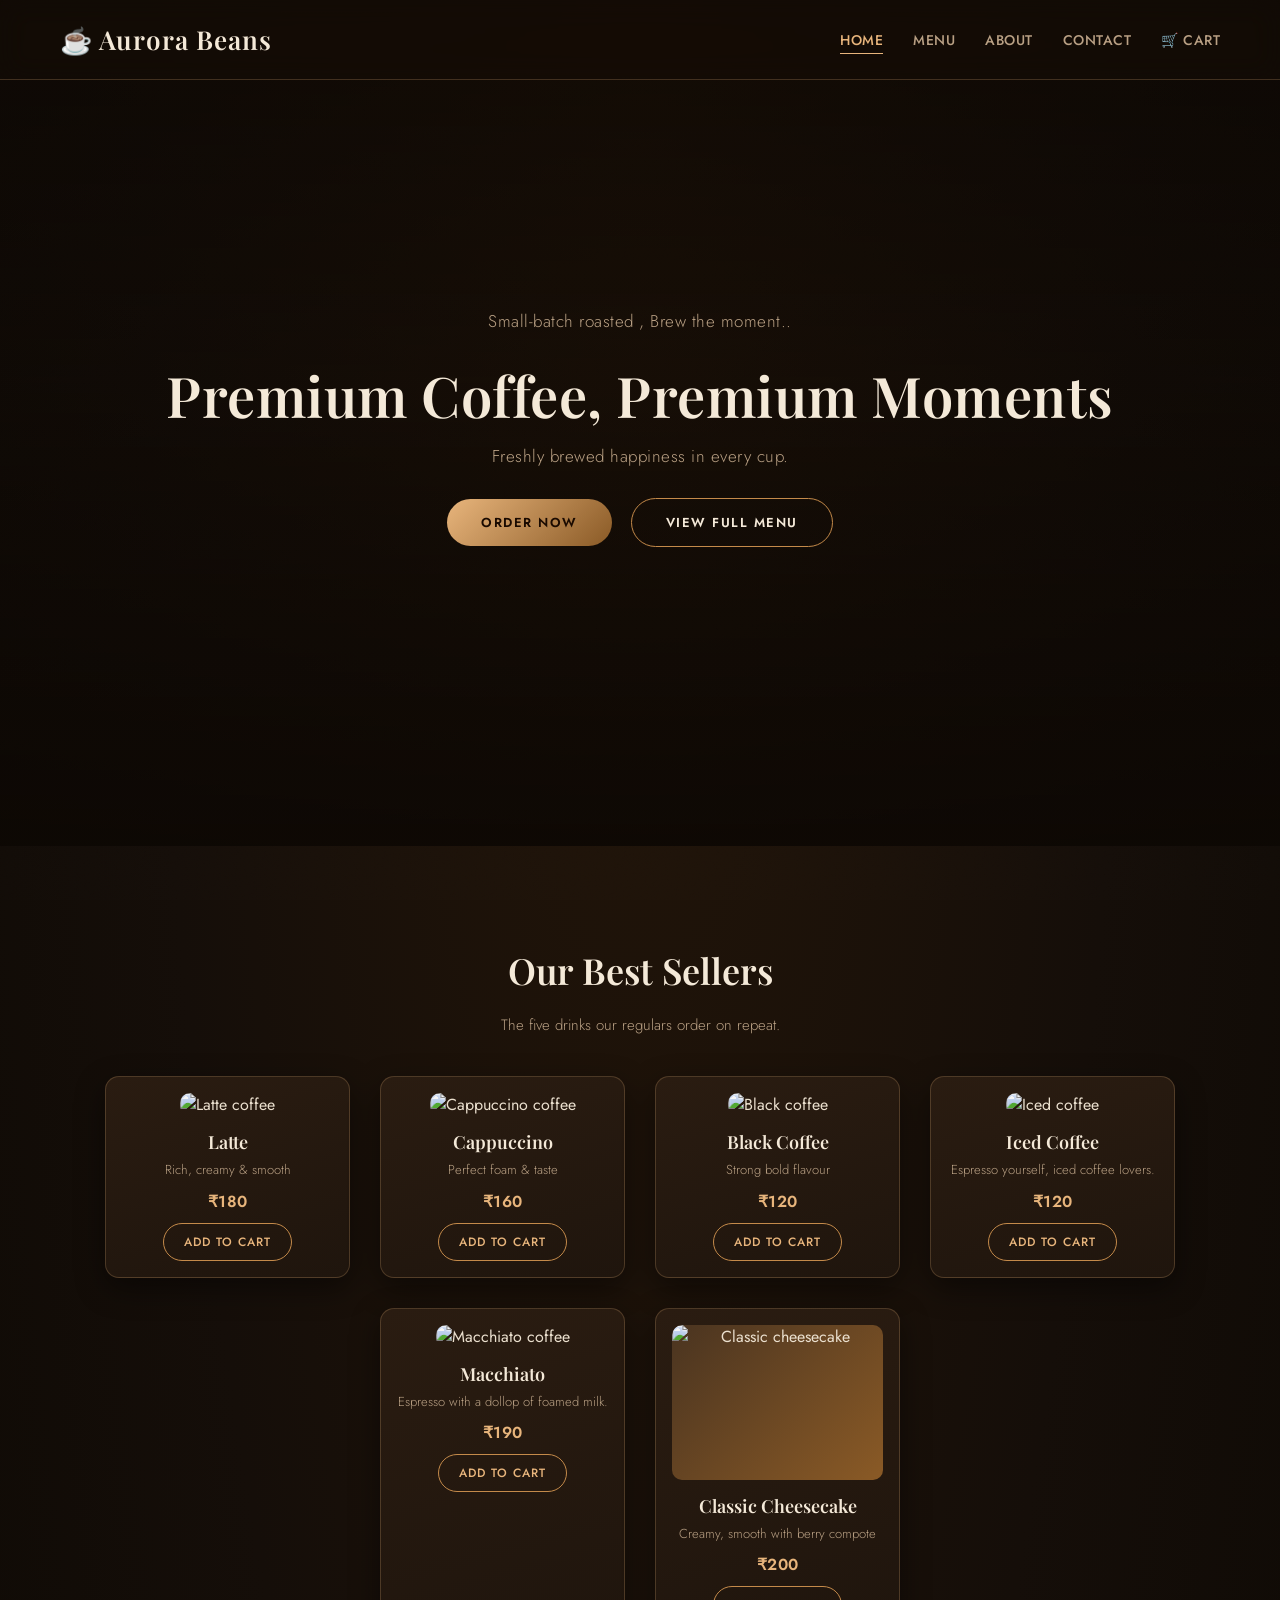
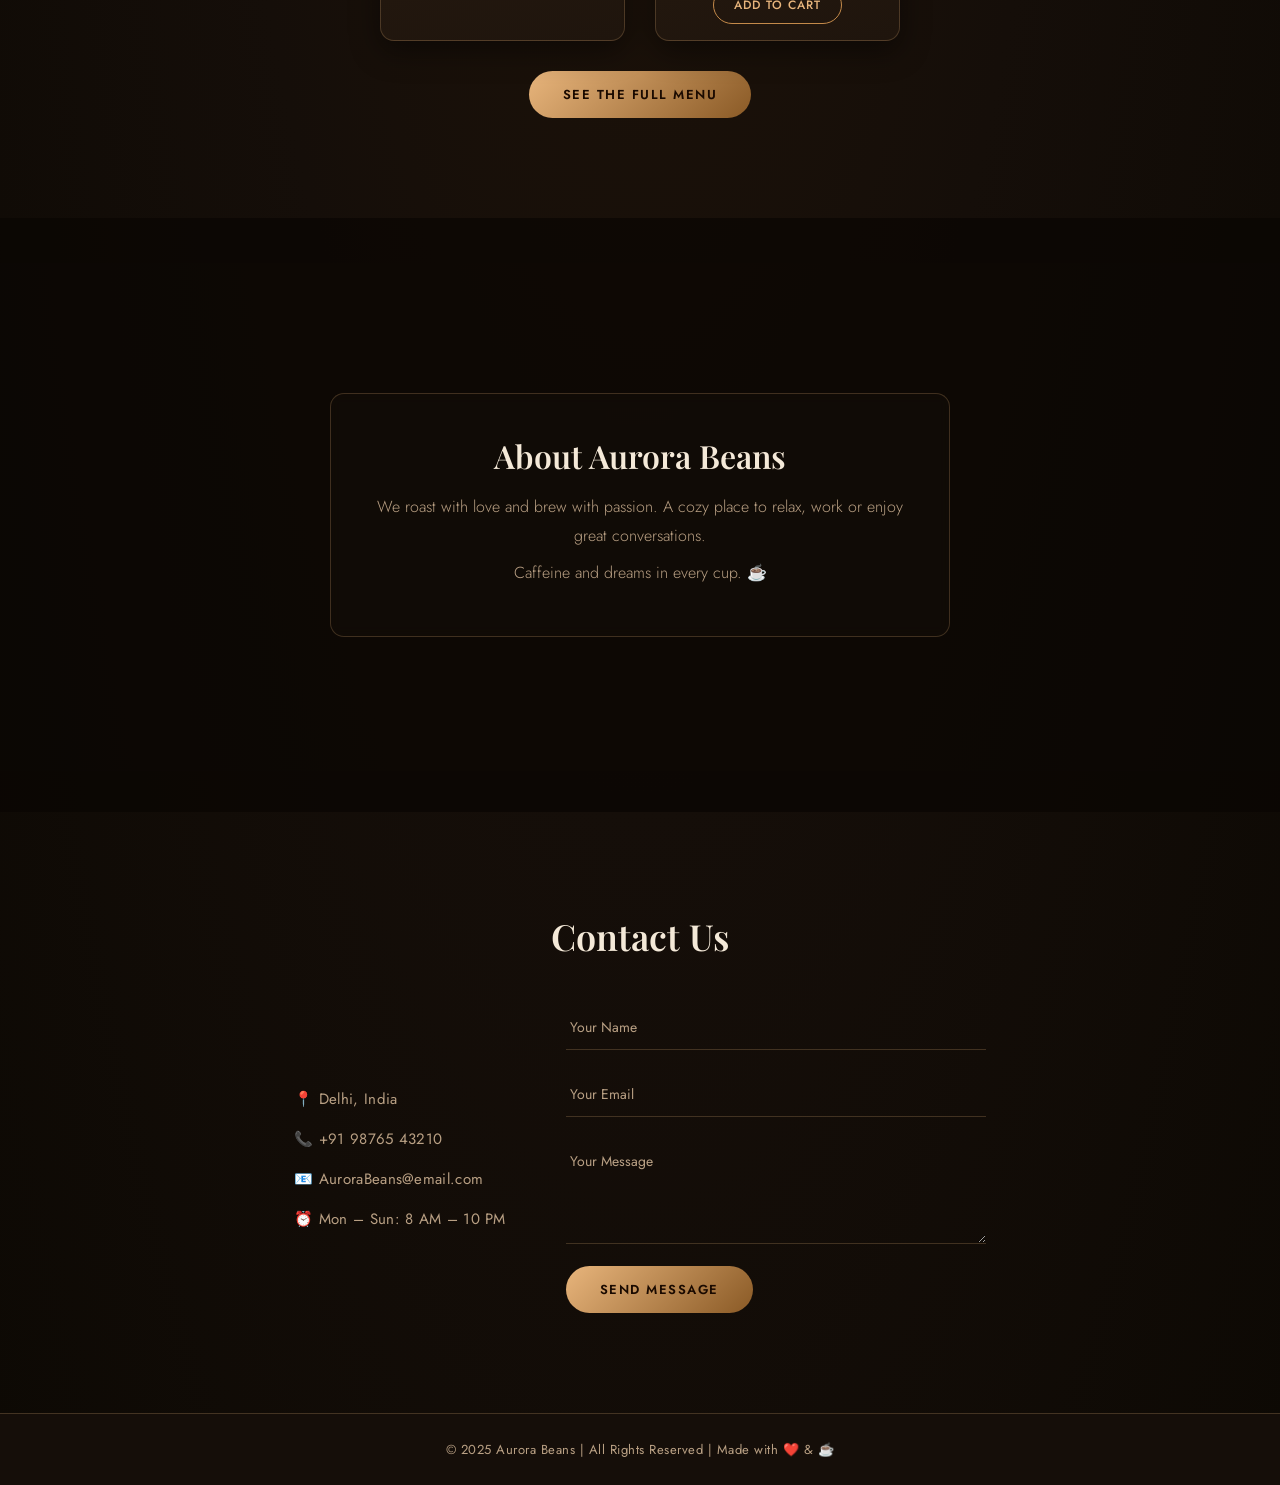
==== index.html @ a490cf62 "Rename index5.html to index.html" ====
<!DOCTYPE html>
<html lang="en">

<head>
    <meta charset="UTF-8">
    <meta name="viewport" content="width=device-width, initial-scale=1.0">
    <meta name="description" content="Aurora Beans - premium coffee brewed with passion. Order lattes, cappuccinos, black coffee, iced coffee and more online.">
    <title>Aurora Beans – Premium Coffee</title>
    <link rel="stylesheet" href="style5.css">
</head>

<body>

    <!-- NAVBAR -->
    <header>
        <nav class="navbar">
            <h1 class="logo">☕ Aurora Beans</h1>
            <ul>
                <li><a href="#home" class="active" id="nav-home">Home</a></li>
                <li><a href="menu5.html" id="nav-menu">Menu</a></li>
                <li><a href="#about" id="nav-about">About</a></li>
                <li><a href="#contact" id="nav-contact">Contact</a></li>
                <li><a href="checkout.html"cart-btn" id="nav-cart">🛒 Cart <span id="cart-count" class="cart-count hidden">0</span></a></li>
            </ul>
        </nav>
    </header>

    <!-- HERO SECTION -->
    <section id="home" class="hero parallax">
        <div class="hero-text fade">
            <p class="kicker">Small-batch roasted , Brew the moment..</p>
            <h2>Premium Coffee, Premium Moments</h2>
            <p>Freshly brewed happiness in every cup.</p>
            <a href="#bestsellers" class="btn" id="hero-order-btn">Order Now</a>
            <a href="menu5.html" class="btn btn-outline" id="hero-menu-btn" style="margin-left:14px;">View Full Menu</a>
        </div>
    </section>

    <!-- BEST SELLERS SECTION -->
    <section id="bestsellers" class="menu-section">
        <h2 class="heading scroll-fade">Our Best Sellers</h2>
        <p class="section-intro scroll-fade">The five drinks our regulars order on repeat.</p>

        <div class="menu-box">

            <div class="card zoom scroll-fade">
                <img src="./pictures/pexels-chevanon-312418......jpg" alt="Latte coffee">
                <h3>Latte</h3>
                <p>Rich, creamy &amp; smooth</p>
                <span>&#x20B9;180</span>
                <a href="checkout.html" class="add" id="add-latte" data-id="latte" data-name="Latte" data-price="180">Add to Cart</a>
            </div>

            <div class="card zoom scroll-fade">
                <img src="./pictures/premium_photo-1670445287762-372300cdcb77%20cappp.jpg" alt="Cappuccino coffee">
                <h3>Cappuccino</h3>
                <p>Perfect foam &amp; taste</p>
                <span>&#x20B9;160</span>
                <a href="checkout.html" class="add" id="add-cappuccino" data-id="cappuccino" data-name="Cappuccino" data-price="160">Add to Cart</a>
            </div>

            <div class="card zoom scroll-fade">
                <img src="./pictures/premium_photo-1723559972702-2659e41dbb5b%20black.jpg" alt="Black coffee">
                <h3>Black Coffee</h3>
                <p>Strong bold flavour</p>
                <span>&#x20B9;120</span>
                <a href="checkout.html" class="add" id="add-black" data-id="black" data-name="Black Coffee" data-price="120">Add to Cart</a>
            </div>

            <div class="card zoom scroll-fade">
                <img src="./pictures/SBX_2025_Crema_Collection_Frothed_Coffee_CAH_Recipe_Gradient_Image.avif" alt="Iced coffee">
                <h3>Iced Coffee</h3>
                <p>Espresso yourself, iced coffee lovers.</p>
                <span>&#x20B9;120</span>
                <a href="checkout.html" class="add" id="add-iced" data-id="iced" data-name="Iced Coffee" data-price="120">Add to Cart</a>
            </div>

            <div class="card zoom scroll-fade">
                <img src="./pictures/Espresso-Macchiato-What-it-is-how-to-make-it-how-it-tastes.jpg" alt="Macchiato coffee">
                <h3>Macchiato</h3>
                <p>Espresso with a dollop of foamed milk.</p>
                <span>&#x20B9;190</span>
                <a href="checkout.html" class="add" id="add-macchiato" data-id="macchiato" data-name="Macchiato" data-price="190">Add to Cart</a>
            </div>
            
             <div class="card zoom scroll-fade">
                    <div class="food-img cheesecake">
                        <img src="./pictures/AR-155222-philadelphia-classic-cheesecake-4x3-hero-5e8c2187a57a4016b5934058ad7d9b5e.jpg" alt="Classic cheesecake">
                    </div>
                    <h3>Classic Cheesecake</h3>
                    <p>Creamy, smooth with berry compote</p>
                    <span>&#x20B9;200</span>
                    <a href="checkout.html" class="add" id="add-cheesecake" data-id="cheesecake" data-name="Classic Cheesecake" data-price="200">Add to Cart</a>
                </div>

        </div>

        <div style="text-align:center; margin-top:30px;">
            <a href="menu5.html" class="btn" id="view-full-menu-btn">See the full menu</a>
        </div>
    </section>


    <!-- ABOUT SECTION -->
    <section id="about" class="about parallax2">
        <div class="about-text scroll-fade">
            <h2>About Aurora Beans</h2>
            <p>We roast with love and brew with passion. A cozy place to relax, work or enjoy great conversations.</p>
            <p>Caffeine and dreams in every cup. ☕</p>
        </div>
    </section>


    <!-- CONTACT SECTION -->
    <section id="contact" class="contact">
        <h2 class="heading scroll-fade">Contact Us</h2>

        <div class="contact-wrapper">
            <!-- Info -->
            <div class="contact-info scroll-fade">
                <p>📍 Delhi, India</p>
                <p>📞 +91 98765 43210</p>
                <p>📧 AuroraBeans@email.com</p>
                <p>⏰ Mon – Sun: 8 AM – 10 PM</p>
            </div>

            <!-- Form -->
            <form class="contact-form scroll-fade" id="contact-form">
                <input type="text" id="contact-name" placeholder="Your Name" required>
                <input type="email" id="contact-email" placeholder="Your Email" required>
                <textarea id="contact-message" rows="4" placeholder="Your Message" required></textarea>
                <button type="submit" class="btn" id="contact-submit-btn">Send Message</button>
            </form>
        </div>
    </section>

    <!-- FOOTER -->
    <footer>
        <p>© 2025 Aurora Beans  | All Rights Reserved | Made with ❤️ &amp; ☕</p>
    </footer>

    <script src="script.js"></script>

</body>

</html>
---- style5.css ----
@import url('https://fonts.googleapis.com/css2?family=Playfair+Display:ital,wght@0,500;0,600;0,700;1,500&family=Jost:wght@300;400;500;600&display=swap');



:root {
    --espresso-black: #150e09;
    --espresso: #1f150d;
    --espresso-alt: #2a1c11;
    --copper: #c48a4a;
    --copper-light: #e8b57c;
    --copper-deep: #8a5a26;
    --cream: #f4e9d8;
    --muted: #b9a084;
    --line: rgba(232, 181, 124, 0.22);
    --shadow-soft: 0 10px 30px rgba(0, 0, 0, 0.45);
    --shadow-lift: 0 18px 40px rgba(0, 0, 0, 0.55);
    --radius: 14px;
}

* {
    margin: 0;
    padding: 0;
    box-sizing: border-box;
    font-family: 'Jost', Arial, Helvetica, sans-serif;
}

html {
    scroll-behavior: smooth;
}

body {
    background: radial-gradient(ellipse at top, #241609 0%, var(--espresso-black) 55%, #0d0904 100%);
    color: var(--cream);
    position: relative;
    overflow-x: hidden;
}

/* subtle film-grain texture for tactile, roasted feel */
body::before {
    content: "";
    position: fixed;
    inset: 0;
    z-index: 0;
    pointer-events: none;
    opacity: 0.05;
    mix-blend-mode: overlay;
    background-image: url("data:image/svg+xml,%3Csvg xmlns='http://www.w3.org/2000/svg' width='120' height='120'%3E%3Cfilter id='n'%3E%3CfeTurbulence type='fractalNoise' baseFrequency='0.9' numOctaves='2' stitchTiles='stitch'/%3E%3C/filter%3E%3Crect width='100%25' height='100%25' filter='url(%23n)'/%3E%3C/svg%3E");
}

main, section, footer {
    position: relative;
    z-index: 1;
}

header {
    position: relative;
    z-index: 1000;
}

/* short intro lines used above a couple of headings */
.kicker,
.section-intro {
    font-size: 15px;
    font-weight: 300;
    color: var(--muted);
    margin-bottom: 14px;
}

.section-intro {
    max-width: 480px;
    margin-left: auto;
    margin-right: auto;
    margin-bottom: 40px;
    margin-top: -25px;
}

/* ── NAVBAR ── */

.navbar {
    display: flex;
    justify-content: space-between;
    align-items: center;
    padding: 22px 60px;
    background: rgba(21, 14, 9, 0.55);
    backdrop-filter: blur(14px) saturate(140%);
    -webkit-backdrop-filter: blur(14px) saturate(140%);
    border-bottom: 1px solid var(--line);
    position: fixed;
    top: 0;
    left: 0;
    width: 100%;
    z-index: 1000;
    transition: padding 0.35s ease, background 0.35s ease, box-shadow 0.35s ease;
}

.navbar.scrolled {
    padding: 12px 60px;
    background: rgba(15, 10, 6, 0.88);
    box-shadow: var(--shadow-soft);
}

.logo {
    color: var(--cream);
    font-family: 'Playfair Display', serif;
    font-size: 26px;
    letter-spacing: 1px;
    font-weight: 600;
}

.navbar ul {
    list-style: none;
    display: flex;
    gap: 30px;
    align-items: center;
}

.navbar a {
    text-decoration: none;
    color: var(--muted);
    font-weight: 500;
    font-size: 14px;
    letter-spacing: 0.5px;
    text-transform: uppercase;
    position: relative;
    padding-bottom: 4px;
    transition: color 0.3s;
}

.navbar a::after {
    content: "";
    position: absolute;
    left: 0;
    bottom: 0;
    width: 0;
    height: 1px;
    background: var(--copper-light);
    transition: width 0.3s ease;
}

.navbar a:hover,
.navbar .active {
    color: var(--copper-light);
}

.navbar a:hover::after,
.navbar .active::after {
    width: 100%;
}

.cart-btn {
    padding: 9px 20px;
    background: linear-gradient(135deg, var(--copper-light), var(--copper-deep));
    border-radius: 30px;
    color: #1a0a00 !important;
    font-weight: 600;
    transition: transform 0.25s, box-shadow 0.25s !important;
}

.cart-btn::after { display: none; }

.cart-btn:hover {
    transform: scale(1.05);
    box-shadow: 0 8px 22px rgba(196, 138, 74, 0.45);
}

.cart-count {
    display: inline-block;
    min-width: 18px;
    padding: 0 5px;
    margin-left: 4px;
    border-radius: 10px;
    background: var(--espresso-black);
    color: var(--copper-light);
    font-size: 11px;
    line-height: 18px;
    text-align: center;
}

.cart-count.hidden {
    display: none;
}

/* ── HERO ── */

.parallax {
    height: 94vh;
    position: relative;
    background: url("./pictures/vintage-textured-paper-background-vector.jpg") center/cover fixed no-repeat;
    display: flex;
    justify-content: center;
    align-items: center;
    text-align: center;
}

.parallax::before {
    content: "";
    position: absolute;
    inset: 0;
    background: linear-gradient(180deg, rgba(13, 8, 4, 0.78) 0%, rgba(13, 8, 4, 0.55) 45%, rgba(13, 8, 4, 0.92) 100%);
}

.parallax2 {
    height: 66vh;
    position: relative;
    background: url("./pictures/brown-background-high-quality-free-photo.jpg") center/cover fixed no-repeat;
    display: flex;
    justify-content: center;
    align-items: center;
    text-align: center;
}

.parallax2::before {
    content: "";
    position: absolute;
    inset: 0;
    background: rgba(10, 6, 3, 0.72);
}

.hero-text {
    position: relative;
    z-index: 2;
}

.hero-text h2 {
    font-size: 56px;
    line-height: 1.15;
    color: var(--cream);
    font-family: 'Playfair Display', serif;
    font-weight: 600;
    margin-bottom: 16px;
    letter-spacing: 0.5px;
}

.hero-text p {
    font-size: 17px;
    color: var(--muted);
    margin: 10px 0 30px;
    font-weight: 300;
    letter-spacing: 0.5px;
}

/* ── BUTTONS ── */

.btn {
    display: inline-block;
    padding: 14px 34px;
    background: linear-gradient(135deg, var(--copper-light), var(--copper-deep));
    color: #1a0a00;
    border-radius: 50px;
    text-decoration: none;
    font-weight: 600;
    font-size: 13px;
    text-transform: uppercase;
    letter-spacing: 1.5px;
    transition: transform 0.3s ease, box-shadow 0.3s ease;
    border: none;
    cursor: pointer;
}

.btn:hover {
    transform: translateY(-3px);
    box-shadow: 0 14px 30px rgba(196, 138, 74, 0.4);
}

.btn-outline {
    background: transparent;
    color: var(--cream);
    border: 1px solid var(--copper);
}

.btn-outline:hover {
    background: var(--copper);
    color: #1a0a00;
    border-color: var(--copper);
}

/* ── MENU SECTION ── */

.menu-section {
    padding: 100px 30px;
    text-align: center;
}

.heading {
    color: var(--cream);
    font-family: 'Playfair Display', serif;
    font-size: 36px;
    font-weight: 600;
    margin-bottom: 45px;
}

.menu-box {
    display: flex;
    justify-content: center;
    gap: 30px;
    flex-wrap: wrap;
    max-width: 1300px;
    margin: 0 auto;
}

.card {
    width: 245px;
    background: linear-gradient(165deg, var(--espresso-alt), var(--espresso));
    padding: 16px;
    border-radius: var(--radius);
    text-align: center;
    border: 1px solid var(--line);
    transition: transform 0.4s ease, box-shadow 0.4s ease, border-color 0.4s ease;
    box-shadow: var(--shadow-soft);
}

.card img {
    width: 100%;
    height: 155px;
    border-radius: 10px;
    object-fit: cover;
    filter: saturate(1.05) brightness(0.96);
}

.card h3 {
    color: var(--cream);
    font-size: 18px;
    margin: 14px 0 6px;
    font-family: 'Playfair Display', serif;
    font-weight: 600;
}

.card p {
    color: var(--muted);
    font-size: 13px;
    margin-bottom: 6px;
    font-weight: 300;
    line-height: 1.5;
}

.card span {
    display: block;
    margin: 10px 0;
    color: var(--copper-light);
    font-weight: 600;
    font-size: 16px;
    letter-spacing: 0.5px;
}

.add {
    display: inline-block;
    padding: 9px 20px;
    background: transparent;
    border: 1px solid var(--copper);
    color: var(--copper-light);
    border-radius: 30px;
    text-decoration: none;
    font-weight: 500;
    font-size: 12px;
    text-transform: uppercase;
    letter-spacing: 1px;
    transition: background 0.3s, color 0.3s, transform 0.2s;
}

.add:hover {
    background: var(--copper);
    color: #1a0a00;
    transform: scale(1.05);
}

/* ── ZOOM (card hover) ── */
.zoom:hover,
.card:hover {
    transform: translateY(-8px);
    box-shadow: var(--shadow-lift);
    border-color: var(--copper);
}

/* ── ABOUT ── */

.about {
    color: var(--cream);
}

.about-text {
    max-width: 620px;
    padding: 40px;
    background: rgba(21, 14, 9, 0.5);
    border: 1px solid var(--line);
    border-radius: var(--radius);
    backdrop-filter: blur(6px);
    position: relative;
    z-index: 2;
}

.about h2 {
    color: var(--cream);
    margin-bottom: 16px;
    font-family: 'Playfair Display', serif;
    font-size: 32px;
    font-weight: 600;
}

.about p {
    color: var(--muted);
    font-size: 16px;
    line-height: 1.8;
    margin-bottom: 8px;
    font-weight: 300;
}

/* ── CONTACT ── */

.contact {
    padding: 100px 30px;
    text-align: center;
}

.contact-wrapper {
    display: flex;
    justify-content: center;
    gap: 60px;
    flex-wrap: wrap;
    margin-top: 20px;
    text-align: left;
    max-width: 1000px;
    margin-left: auto;
    margin-right: auto;
}

.contact-info {
    display: flex;
    flex-direction: column;
    gap: 18px;
    justify-content: center;
}

.contact-info p {
    font-size: 15px;
    font-weight: 400;
    color: var(--muted);
    letter-spacing: 0.3px;
}

/* ── CONTACT FORM ── */

.contact-form {
    display: flex;
    flex-direction: column;
    gap: 22px;
    min-width: 300px;
    max-width: 420px;
    width: 100%;
}

.contact-form input,
.contact-form textarea,
.contact-form select {
    width: 100%;
    padding: 12px 4px;
    border: none;
    border-bottom: 1px solid var(--line);
    border-radius: 0;
    background: transparent;
    color: var(--cream);
    font-size: 14px;
    font-family: 'Jost', sans-serif;
    outline: none;
    transition: border-color 0.3s;
}

.contact-form input::placeholder,
.contact-form textarea::placeholder {
    color: var(--muted);
}

.contact-form input:focus,
.contact-form textarea:focus {
    border-color: var(--copper-light);
}

.contact-form textarea {
    resize: vertical;
}

.contact-form .btn {
    align-self: flex-start;
}

/* ── FOOTER ── */

footer {
    padding: 26px;
    text-align: center;
    background: var(--espresso-black);
    color: var(--muted);
    font-size: 13px;
    letter-spacing: 0.5px;
    border-top: 1px solid var(--line);
}

/* ── ANIMATIONS ── */

.fade {
    animation: fadeIn 1.2s ease-in-out both;
}

.scroll-fade {
    opacity: 0;
    transform: translateY(35px);
    transition: opacity 0.7s ease, transform 0.7s ease;
}

.scroll-fade.visible {
    opacity: 1;
    transform: translateY(0);
}

.menu-box .card:nth-child(2) { transition-delay: 0.1s; }
.menu-box .card:nth-child(3) { transition-delay: 0.2s; }
.menu-box .card:nth-child(4) { transition-delay: 0.3s; }
.menu-box .card:nth-child(5) { transition-delay: 0.4s; }
.menu-box .card:nth-child(6) { transition-delay: 0.5s; }

@keyframes fadeIn {
    from { opacity: 0; transform: translateY(24px); }
    to { opacity: 1; transform: translateY(0); }
}

/* ============================================
   MENU PAGE (moved out of inline <style>)
   ============================================ */

.menu-hero {
    position: relative;
    background: url("./pictures/brown-background-high-quality-free-photo.jpg") center/cover fixed no-repeat;
    height: 40vh;
    display: flex;
    justify-content: center;
    align-items: center;
    text-align: center;
}

.menu-hero::before {
    content: "";
    position: absolute;
    inset: 0;
    background: rgba(10, 6, 3, 0.72);
}

.menu-hero > div {
    position: relative;
    z-index: 2;
}

.menu-hero h2 {
    font-size: 50px;
    color: var(--cream);
    font-family: 'Playfair Display', serif;
    font-weight: 600;
    letter-spacing: 1px;
    margin-bottom: 10px;
}

.menu-hero p {
    color: var(--muted);
    font-size: 15px;
    font-weight: 300;
    letter-spacing: 0.5px;
}

/* ── CATEGORY TABS ── */
.category-tabs {
    display: flex;
    justify-content: center;
    gap: 14px;
    flex-wrap: wrap;
    padding: 46px 20px 10px;
}

.tab-btn {
    padding: 11px 30px;
    border: 1px solid var(--copper);
    border-radius: 30px;
    background: transparent;
    color: var(--copper-light);
    font-size: 14px;
    font-weight: 500;
    cursor: pointer;
    transition: all 0.3s ease;
    font-family: 'Jost', sans-serif;
    letter-spacing: 0.8px;
    text-transform: uppercase;
}

.tab-btn:hover,
.tab-btn.active {
    background: linear-gradient(135deg, var(--copper-light), var(--copper-deep));
    color: #1a0a00;
    transform: translateY(-2px);
    box-shadow: 0 8px 20px rgba(196, 138, 74, 0.35);
}

/* ── CATEGORY SECTIONS ── */
.category-section {
    padding: 30px 40px 70px;
    text-align: center;
}

.category-section.hidden {
    display: none;
}

.category-heading {
    display: flex;
    align-items: center;
    justify-content: center;
    gap: 14px;
    margin-bottom: 40px;
}

.category-heading h3 {
    font-size: 26px;
    font-family: 'Playfair Display', serif;
    font-weight: 600;
    color: var(--cream);
    white-space: nowrap;
}

.category-heading .divider {
    flex: 1;
    max-width: 140px;
    height: 1px;
    background: linear-gradient(to right, transparent, var(--copper));
    border-radius: 2px;
}

.category-heading .divider.right {
    background: linear-gradient(to left, transparent, var(--copper));
}

/* ── FOOD CARD IMAGE PLACEHOLDER ── */
.food-img {
    width: 100%;
    height: 155px;
    border-radius: 10px;
    display: flex;
    align-items: center;
    justify-content: center;
    overflow: hidden;
}

.food-img img {
    width: 100%;
    height: 100%;
    object-fit: cover;
}

.food-img.croissant  { background: linear-gradient(135deg, #4a341f, var(--copper-deep)); }
.food-img.choco-cake { background: linear-gradient(135deg, #2a160a, #5c2f16); }
.food-img.muffin     { background: linear-gradient(135deg, #5a3a1e, var(--copper-deep)); }
.food-img.cheesecake { background: linear-gradient(135deg, #4a3420, #8a5a26); }
.food-img.cookie     { background: linear-gradient(135deg, #4a3420, #6b4226); }
.food-img.brownie    { background: linear-gradient(135deg, #1f130a, #3d2410); }

/* ── FULL MENU SECTION WRAPPER ── */
.full-menu-section {
    background: var(--espresso-black);
    min-height: 60vh;
}

/* ── CHECKOUT / CART PAGE ── */

.checkout-section {
    padding: 140px 30px 100px;
    max-width: 780px;
    margin: 0 auto;
    min-height: 70vh;
}

.cart-list {
    display: flex;
    flex-direction: column;
    gap: 16px;
    margin-bottom: 40px;
}

.cart-empty {
    text-align: center;
    color: var(--muted);
    padding: 60px 20px;
    font-size: 15px;
}

.cart-empty a {
    color: var(--copper-light);
}

.cart-row {
    display: grid;
    grid-template-columns: 2fr 0.8fr 1.2fr 0.8fr auto;
    align-items: center;
    gap: 14px;
    padding: 16px 20px;
    background: linear-gradient(165deg, var(--espresso-alt), var(--espresso));
    border: 1px solid var(--line);
    border-radius: var(--radius);
}

.cart-row-name {
    color: var(--cream);
    font-weight: 500;
}

.cart-row-price,
.cart-row-total {
    color: var(--muted);
    font-size: 14px;
}

.cart-row-total {
    color: var(--copper-light);
    font-weight: 600;
}

.cart-row-qty {
    display: flex;
    align-items: center;
    gap: 10px;
    justify-content: center;
}

.qty-btn {
    width: 26px;
    height: 26px;
    border-radius: 50%;
    border: 1px solid var(--copper);
    background: transparent;
    color: var(--copper-light);
    cursor: pointer;
    font-size: 15px;
    line-height: 1;
}

.qty-btn:hover {
    background: var(--copper);
    color: #1a0a00;
}

.cart-row-remove {
    background: transparent;
    border: none;
    color: var(--muted);
    cursor: pointer;
    font-size: 15px;
}

.cart-row-remove:hover {
    color: var(--copper-light);
}

.cart-summary {
    border-top: 1px solid var(--line);
    padding-top: 24px;
    display: flex;
    flex-direction: column;
    align-items: flex-end;
    gap: 18px;
}

.cart-summary.hidden {
    display: none;
}

.cart-subtotal-row {
    font-size: 18px;
    color: var(--cream);
}

.cart-subtotal-row span {
    color: var(--copper-light);
    font-weight: 600;
}

/* ── RESPONSIVE ── */

@media (max-width: 768px) {
    .parallax,
    .parallax2,
    .menu-hero {
        background-attachment: scroll;
    }


    .navbar {
        padding: 15px 20px;
        flex-wrap: wrap;
        gap: 12px;
    }

    .navbar ul {
        gap: 14px;
        flex-wrap: wrap;
    }

    .hero-text h2 {
        font-size: 32px;
    }

    .hero-text p {
        font-size: 15px;
    }

    .menu-box {
        flex-direction: column;
        align-items: center;
    }

    .contact-wrapper {
        flex-direction: column;
        align-items: center;
    }

    .contact-form {
        min-width: unset;
        width: 100%;
    }

    .heading {
        font-size: 27px;
    }

    .category-heading h3 {
        font-size: 21px;
    }

    .checkout-section {
        padding: 120px 18px 70px;
    }

    .cart-row {
        grid-template-columns: 1fr auto;
        grid-template-areas:
            "name remove"
            "qty qty"
            "price total";
        row-gap: 10px;
    }

    .cart-row-name { grid-area: name; }
    .cart-row-remove { grid-area: remove; justify-self: end; }
    .cart-row-qty { grid-area: qty; justify-content: flex-start; }
    .cart-row-price { grid-area: price; }
    .cart-row-total { grid-area: total; justify-self: end; }
}
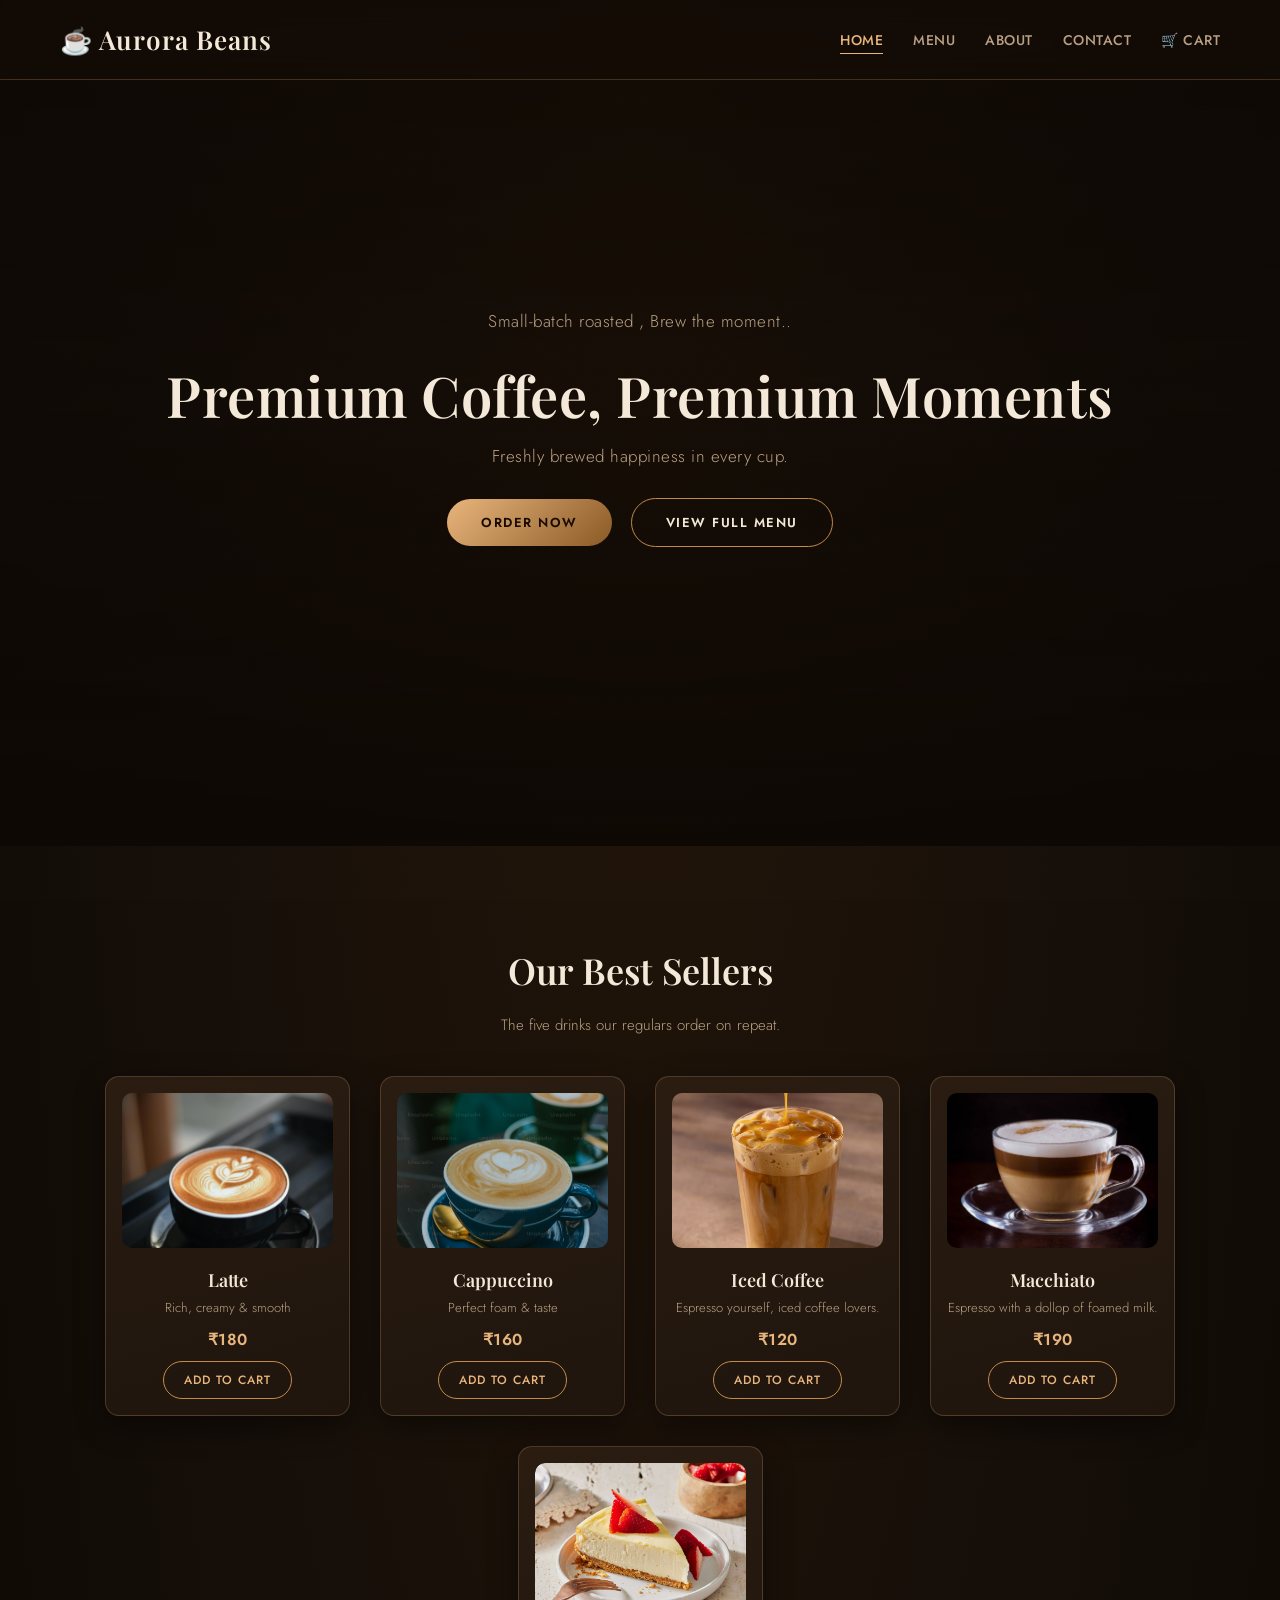
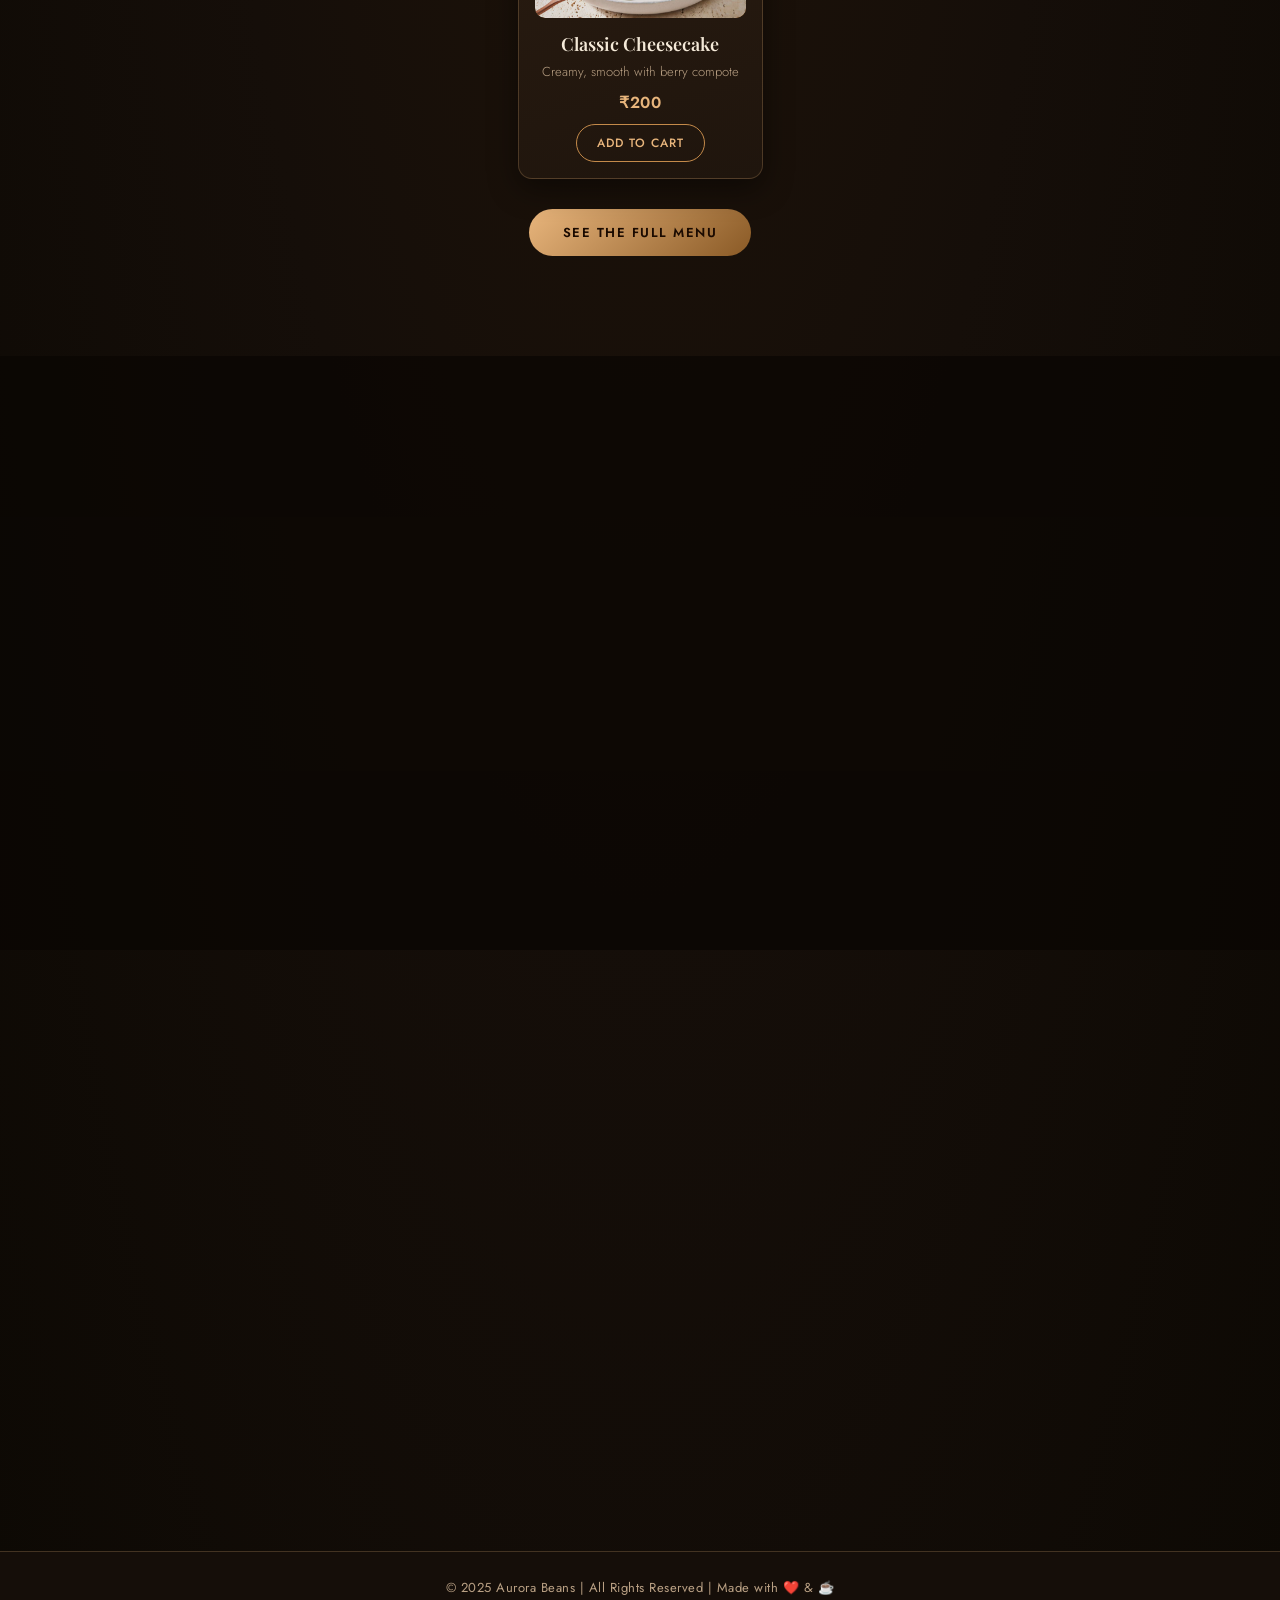
==== commit 241756c9: "Update index.html" ====
--- a/index.html
+++ b/index.html
@@ -59,14 +59,7 @@
                 <a href="checkout.html" class="add" id="add-cappuccino" data-id="cappuccino" data-name="Cappuccino" data-price="160">Add to Cart</a>
             </div>
 
-            <div class="card zoom scroll-fade">
-                <img src="./pictures/premium_photo-1723559972702-2659e41dbb5b%20black.jpg" alt="Black coffee">
-                <h3>Black Coffee</h3>
-                <p>Strong bold flavour</p>
-                <span>&#x20B9;120</span>
-                <a href="checkout.html" class="add" id="add-black" data-id="black" data-name="Black Coffee" data-price="120">Add to Cart</a>
-            </div>
-
+        
             <div class="card zoom scroll-fade">
                 <img src="./pictures/SBX_2025_Crema_Collection_Frothed_Coffee_CAH_Recipe_Gradient_Image.avif" alt="Iced coffee">
                 <h3>Iced Coffee</h3>
